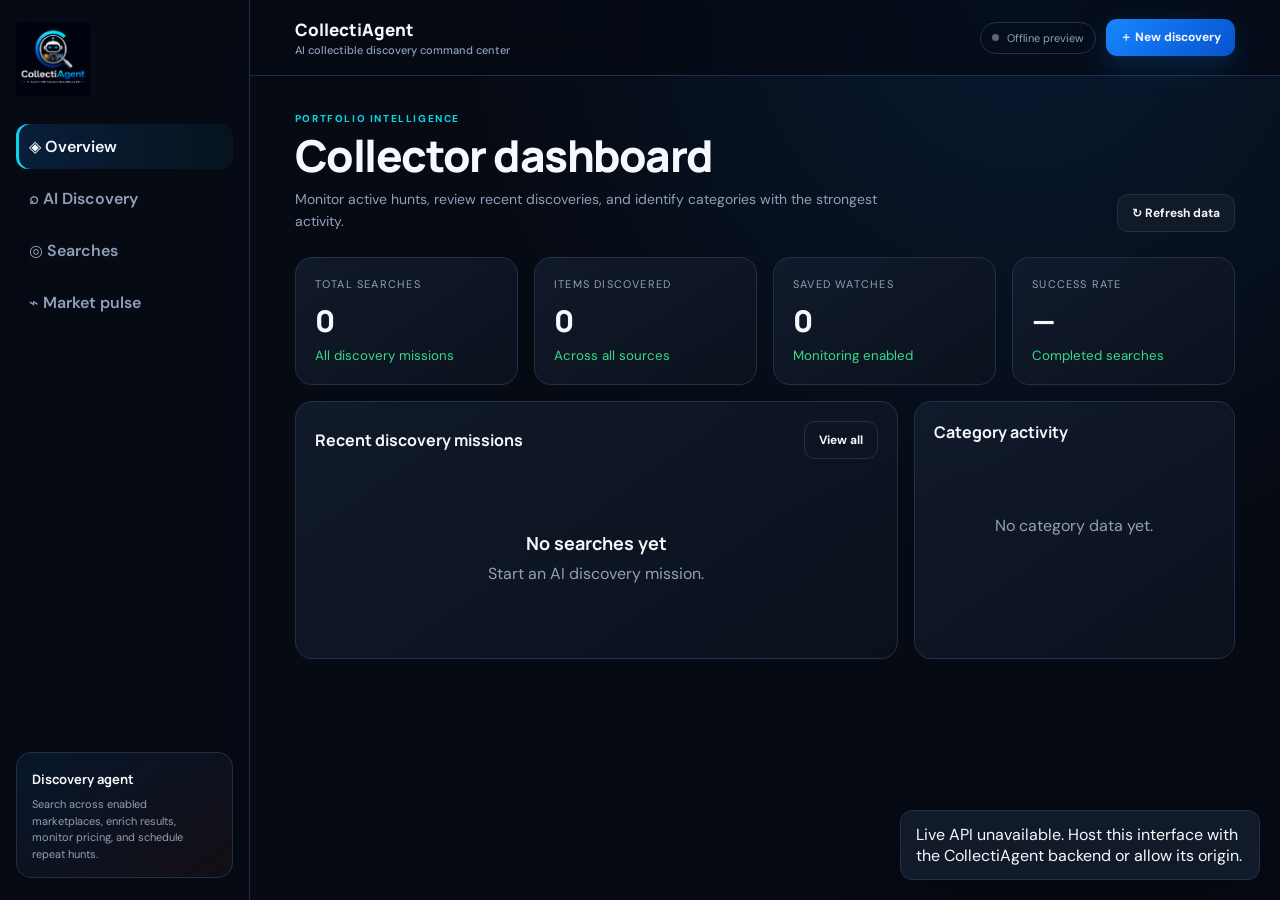
==== collecti-agent/index.html @ 6632c027 "Add files via upload" ====
<!doctype html><html lang="en" data-api-base="https://collecti-agent.replit.app"><head><meta charset="utf-8"><meta name="viewport" content="width=device-width,initial-scale=1"><meta name="theme-color" content="#060a13"><title>CollectiAgent | AI Collectible Discovery</title><meta name="description" content="AI-powered collectible discovery, monitoring and market intelligence."><link rel="stylesheet" href="../assets/shared.css"><style>:root{--orange:#08d5e8}.logo{height:74px}.agent-highlight{color:var(--cyan)}.detail-panel{display:none;margin-top:16px}.detail-panel.active{display:block}</style></head><body>
<div class="app"><aside class="sidebar"><img class="logo" src="../assets/collecti-agent-logo.png" alt="CollectiAgent"><nav class="nav" data-nav><button class="active" data-view="dashboard">◈ Overview</button><button data-view="discover">⌕ AI Discovery</button><button data-view="searches">◎ Searches</button><button data-view="market">⌁ Market pulse</button></nav><div class="side-card"><strong>Discovery agent</strong><p>Search across enabled marketplaces, enrich results, monitor pricing, and schedule repeat hunts.</p></div></aside>
<section class="content"><header class="topbar"><div class="product-title">CollectiAgent <span>AI collectible discovery command center</span></div><div class="top-actions"><div class="connection" id="connection"><i></i><span>Connecting</span></div><button class="btn primary" data-go="discover">＋ New discovery</button></div></header>
<main class="main">
<section class="view active" id="dashboard"><div class="heading"><div><div class="eyebrow">Portfolio intelligence</div><h1>Collector dashboard</h1><p>Monitor active hunts, review recent discoveries, and identify categories with the strongest activity.</p></div><button class="btn" id="refreshDashboard">↻ Refresh data</button></div>
<div class="grid stats"><div class="card stat"><div class="label">Total searches</div><strong id="statSearches">—</strong><small>All discovery missions</small></div><div class="card stat"><div class="label">Items discovered</div><strong id="statItems">—</strong><small>Across all sources</small></div><div class="card stat"><div class="label">Saved watches</div><strong id="statSaved">—</strong><small>Monitoring enabled</small></div><div class="card stat"><div class="label">Success rate</div><strong id="statRate">—</strong><small>Completed searches</small></div></div>
<div class="split"><div class="card"><div class="card-head"><h2>Recent discovery missions</h2><button class="btn ghost" data-go="searches">View all</button></div><div class="search-list" id="recentSearches"><div class="empty">Loading searches…</div></div></div><div class="card"><div class="card-head"><h2>Category activity</h2></div><div class="bar-list" id="categoryBars"><div class="empty">Awaiting data…</div></div></div></div></section>

<section class="view" id="discover"><div class="heading"><div><div class="eyebrow">Agent-assisted sourcing</div><h1>Start a discovery mission</h1><p>Describe the collectible precisely. CollectiAgent will create a reusable search that can be run, enriched, saved, and scheduled.</p></div></div>
<form class="card form-card" id="discoveryForm"><div class="card-head"><h2>1. Choose a category</h2><span class="muted">Required</span></div><div class="category-grid" id="categories">
<label class="category"><input type="radio" name="category" value="trading-cards" checked><span>Trading cards</span></label><label class="category"><input type="radio" name="category" value="coins"><span>Coins</span></label><label class="category"><input type="radio" name="category" value="comics"><span>Comics</span></label><label class="category"><input type="radio" name="category" value="toys"><span>Toys & figures</span></label><label class="category"><input type="radio" name="category" value="memorabilia"><span>Memorabilia</span></label><label class="category"><input type="radio" name="category" value="video-games"><span>Video games</span></label><label class="category"><input type="radio" name="category" value="stamps"><span>Stamps</span></label><label class="category"><input type="radio" name="category" value="autographs"><span>Autographs</span></label><label class="category"><input type="radio" name="category" value="other"><span>Other</span></label></div>
<div class="card-head"><h2>2. Define the target</h2><span class="muted">Use exact identifiers when available</span></div><div class="fields"><div class="field full"><label>Item title *</label><input class="input" name="title" required placeholder="1952 Topps Mickey Mantle #311 PSA 8"></div><div class="field full"><label>Additional details</label><textarea class="input" name="description" placeholder="Centering preferences, defects to avoid, provenance, variant details…"></textarea></div><div class="field"><label>Brand / publisher</label><input class="input" name="brand" placeholder="Topps, Marvel, Nintendo"></div><div class="field"><label>Year / era</label><input class="input" name="yearEra" placeholder="1952, Silver Age"></div><div class="field"><label>Manufacturer / mint</label><input class="input" name="manufacturer" placeholder="US Mint, Hasbro"></div><div class="field"><label>Model / set / issue</label><input class="input" name="modelSet" placeholder="Base Set, Issue #15"></div><div class="field"><label>Condition / grade</label><input class="input" name="condition" placeholder="PSA 8, Near Mint"></div><div class="field"><label>Certification</label><input class="input" name="certification" placeholder="PSA, CGC, JSA"></div><div class="field"><label>Serial / issue number</label><input class="input" name="serialNumber" placeholder="#311, 12345678"></div><div class="field"><label>Region / language</label><input class="input" name="region" placeholder="NTSC-U, Japanese"></div><div class="field"><label>Autograph status</label><input class="input" name="autographStatus" placeholder="Signed, facsimile"></div><div class="field"><label>Color / variant</label><input class="input" name="color" placeholder="Red Refractor"></div></div><div class="form-actions"><button type="reset" class="btn">Clear</button><button class="btn primary" id="createSearch">Create & run discovery</button></div></form>
<div class="card detail-panel" id="createdSearch"><div class="card-head"><h2>Discovery created</h2><span class="badge">Ready</span></div><p id="createdCopy" class="muted"></p><div class="toolbar"><button class="btn primary" id="openOriginal">Open live results</button><button class="btn" id="saveCreated">Save watch</button><button class="btn" id="runAgain">Run now</button></div></div></section>

<section class="view" id="searches"><div class="heading"><div><div class="eyebrow">Research library</div><h1>Searches & watchlist</h1><p>Filter every mission, rerun searches, save important hunts, and export your research list.</p></div><button class="btn" id="exportSearches">⇩ Export CSV</button></div><div class="toolbar"><input class="input" id="searchFilter" placeholder="Filter searches…"><select class="input" id="statusFilter"><option value="">All statuses</option><option>complete</option><option>running</option><option>failed</option></select></div><div class="card"><div class="search-list" id="allSearches"><div class="empty">Loading searches…</div></div></div></section>

<section class="view" id="market"><div class="heading"><div><div class="eyebrow">Cross-search intelligence</div><h1>Market pulse</h1><p>Aggregate category activity and open the platform’s complete market-analysis workspace.</p></div><a class="btn primary" href="https://collecti-agent.replit.app/market" target="_blank" rel="noopener">Open live market analysis ↗</a></div><div class="grid stats" id="marketStats"></div><div class="split"><div class="card"><div class="card-head"><h2>Discovery volume</h2><span class="muted">Relative search activity</span></div><div class="chart" id="activityChart"></div></div><div class="card"><div class="card-head"><h2>Research actions</h2></div><div class="search-list"><div class="search-row" data-go="discover"><div class="icon">⌕</div><div><strong>Create a targeted hunt</strong><span>Use granular attributes and certification</span></div><span>›</span></div><div class="search-row" id="openSaved"><div class="icon">☆</div><div><strong>Review saved watches</strong><span>Prioritize repeat monitoring</span></div><span>›</span></div><a class="search-row" href="https://collecti-agent.replit.app/admin/sites" target="_blank" rel="noopener" style="color:inherit;text-decoration:none"><div class="icon">⚙</div><div><strong>Manage sources</strong><span>Check marketplace connectors</span></div><span>›</span></a></div></div></div></section>
</main></section></div>
<nav class="mobile-nav" data-nav><button class="active" data-view="dashboard">Overview</button><button data-view="discover">Discover</button><button data-view="searches">Searches</button><button data-view="market">Market</button></nav><div class="toast" id="toast"></div><script src="app.js"></script></body></html>
---- assets/shared.css ----
@import url('https://fonts.googleapis.com/css2?family=DM+Sans:wght@400;500;600;700&family=Manrope:wght@500;600;700;800&display=swap');
:root{--bg:#060a13;--panel:#0e1523;--panel2:#121c2d;--line:#21304a;--ink:#f5f8fc;--muted:#8fa0b9;--blue:#1687ff;--cyan:#08d5e8;--orange:#ff6b16;--green:#38d98a;--red:#ff6670;--shadow:0 22px 60px rgba(0,0,0,.32)}
*{box-sizing:border-box}html,body{margin:0;min-height:100%;color:var(--ink);font-family:'DM Sans',system-ui,sans-serif;background:radial-gradient(circle at 80% 0,rgba(22,135,255,.12),transparent 35rem),var(--bg)}button,input,select,textarea{font:inherit}button{color:inherit}.app{min-height:100dvh;display:grid;grid-template-columns:250px 1fr}.sidebar{position:sticky;top:0;height:100dvh;padding:22px 16px;border-right:1px solid var(--line);background:rgba(7,11,20,.9);backdrop-filter:blur(18px);display:flex;flex-direction:column;z-index:20}.logo{height:62px;width:100%;object-fit:contain;object-position:left center;margin-bottom:28px}.nav{display:grid;gap:7px}.nav button{border:0;background:transparent;padding:12px 13px;border-radius:12px;display:flex;gap:11px;align-items:center;text-align:left;color:var(--muted);cursor:pointer;font-weight:600}.nav button:hover,.nav button.active{background:linear-gradient(90deg,rgba(22,135,255,.17),rgba(8,213,232,.05));color:var(--ink)}.nav button.active{box-shadow:inset 3px 0 var(--cyan)}.nav svg{width:18px;height:18px}.side-card{margin-top:auto;padding:15px;border:1px solid var(--line);border-radius:15px;background:linear-gradient(145deg,rgba(22,135,255,.1),rgba(255,107,22,.05))}.side-card strong{font:700 13px Manrope}.side-card p{font-size:11px;line-height:1.5;color:var(--muted);margin:7px 0 0}.content{min-width:0}.topbar{height:76px;padding:0 clamp(20px,3.5vw,52px);display:flex;align-items:center;justify-content:space-between;gap:18px;border-bottom:1px solid var(--line);background:rgba(6,10,19,.66);backdrop-filter:blur(18px);position:sticky;top:0;z-index:10}.product-title{font:800 17px Manrope}.product-title span{display:block;color:var(--muted);font:500 11px 'DM Sans';margin-top:2px}.top-actions{display:flex;align-items:center;gap:10px}.connection{display:flex;align-items:center;gap:8px;padding:8px 11px;border:1px solid var(--line);border-radius:999px;color:var(--muted);font-size:11px}.connection i{width:7px;height:7px;border-radius:50%;background:#5b6676}.connection.online i{background:var(--green);box-shadow:0 0 12px rgba(56,217,138,.65)}.btn{border:1px solid var(--line);background:#111a29;border-radius:11px;padding:10px 14px;cursor:pointer;font-weight:700;font-size:12px;transition:.2s}.btn:hover{transform:translateY(-1px);border-color:#3b5278}.btn.primary{border:0;background:linear-gradient(135deg,var(--blue),#0752ce);box-shadow:0 10px 28px rgba(22,135,255,.2)}.btn.orange{border:0;background:linear-gradient(135deg,var(--orange),#c74200)}.btn.ghost{background:transparent}.btn:disabled{opacity:.48;cursor:not-allowed;transform:none}.main{padding:36px clamp(20px,3.5vw,52px) 70px;max-width:1500px;margin:auto}.view{display:none}.view.active{display:block;animation:fade .25s ease}.eyebrow{text-transform:uppercase;letter-spacing:.16em;color:var(--cyan);font-size:10px;font-weight:800}.heading{display:flex;justify-content:space-between;align-items:end;gap:20px;margin-bottom:25px}.heading h1{font:800 clamp(28px,4vw,44px)/1.08 Manrope;margin:7px 0 0;letter-spacing:-.035em}.heading p{color:var(--muted);max-width:600px;line-height:1.6;margin:8px 0 0;font-size:14px}.grid{display:grid;gap:16px}.stats{grid-template-columns:repeat(4,1fr)}.card{border:1px solid var(--line);background:linear-gradient(145deg,rgba(18,28,45,.88),rgba(11,17,29,.9));border-radius:17px;padding:19px;box-shadow:0 1px 0 rgba(255,255,255,.02)}.stat .label{color:var(--muted);font-size:11px;text-transform:uppercase;letter-spacing:.11em}.stat strong{font:800 30px Manrope;display:block;margin:9px 0 3px}.stat small{color:var(--green)}.split{display:grid;grid-template-columns:minmax(0,1.5fr) minmax(290px,.8fr);gap:16px;margin-top:16px}.card-head{display:flex;align-items:center;justify-content:space-between;gap:12px;margin-bottom:17px}.card-head h2{font:700 16px Manrope;margin:0}.search-list{display:grid;gap:8px}.search-row{display:grid;grid-template-columns:38px minmax(0,1fr) auto;gap:12px;align-items:center;padding:12px;border:1px solid transparent;border-radius:12px;cursor:pointer}.search-row:hover{background:rgba(255,255,255,.025);border-color:var(--line)}.search-row .icon{width:38px;height:38px;border-radius:10px;background:rgba(22,135,255,.12);display:grid;place-items:center}.search-row strong{display:block;font-size:13px;white-space:nowrap;overflow:hidden;text-overflow:ellipsis}.search-row span{font-size:11px;color:var(--muted)}.badge{font-size:9px;text-transform:uppercase;letter-spacing:.08em;padding:5px 7px;border-radius:999px;background:rgba(56,217,138,.1);color:var(--green);white-space:nowrap}.badge.failed{background:rgba(255,102,112,.1);color:var(--red)}.bar-list{display:grid;gap:13px}.bar-label{display:flex;justify-content:space-between;font-size:11px;margin-bottom:6px}.bar-label span{color:var(--muted)}.bar{height:7px;background:#080d16;border-radius:99px;overflow:hidden}.bar i{display:block;height:100%;border-radius:inherit;background:linear-gradient(90deg,var(--blue),var(--cyan))}.form-card{max-width:1050px}.category-grid{display:grid;grid-template-columns:repeat(5,1fr);gap:9px;margin:15px 0 24px}.category{position:relative}.category input{position:absolute;opacity:0}.category span{display:block;text-align:center;padding:12px 8px;border:1px solid var(--line);border-radius:11px;color:var(--muted);font-size:11px;cursor:pointer}.category input:checked+span{background:rgba(22,135,255,.15);border-color:var(--blue);color:var(--ink);box-shadow:0 0 0 2px rgba(22,135,255,.08)}.fields{display:grid;grid-template-columns:1fr 1fr;gap:14px}.field{display:grid;gap:7px}.field.full{grid-column:1/-1}.field label{font-size:11px;color:#c6d0df;font-weight:700}.input{width:100%;border:1px solid var(--line);border-radius:11px;background:#0a101b;color:var(--ink);padding:12px 13px;outline:none}.input:focus{border-color:var(--blue);box-shadow:0 0 0 3px rgba(22,135,255,.1)}textarea.input{min-height:88px;resize:vertical}.form-actions{display:flex;justify-content:flex-end;gap:10px;margin-top:20px}.toolbar{display:flex;gap:10px;flex-wrap:wrap;margin-bottom:16px}.toolbar .input{max-width:340px}.result-grid{grid-template-columns:repeat(3,1fr)}.item-card{overflow:hidden;padding:0}.item-media{height:150px;background:linear-gradient(135deg,#102342,#0b1425);display:grid;place-items:center;color:#406184;font:800 42px Manrope}.item-body{padding:15px}.item-body h3{font-size:13px;margin:0 0 8px}.price{font:800 20px Manrope}.muted{color:var(--muted)}.empty{text-align:center;padding:55px 20px;color:var(--muted)}.empty strong{display:block;color:var(--ink);font:700 18px Manrope;margin-bottom:8px}.toast{position:fixed;right:20px;bottom:20px;max-width:360px;padding:13px 15px;border:1px solid var(--line);border-radius:12px;background:#111a29;box-shadow:var(--shadow);opacity:0;transform:translateY(16px);pointer-events:none;transition:.2s;z-index:50}.toast.show{opacity:1;transform:none}.loading{position:relative;overflow:hidden}.loading::after{content:"";position:absolute;inset:0;background:linear-gradient(90deg,transparent,rgba(255,255,255,.04),transparent);animation:shimmer 1.2s infinite}.analysis-hero{padding:24px;background:linear-gradient(135deg,rgba(22,135,255,.16),rgba(8,213,232,.04));border:1px solid #27476c;border-radius:18px;margin-bottom:16px}.analysis-hero h2{font:800 25px Manrope;margin:7px 0}.metric-row{display:grid;grid-template-columns:repeat(4,1fr);gap:11px}.metric{padding:14px;border:1px solid var(--line);border-radius:12px;background:rgba(6,10,19,.35)}.metric span{font-size:10px;color:var(--muted);text-transform:uppercase}.metric strong{display:block;font:800 19px Manrope;margin-top:6px}.chart{height:230px;display:flex;align-items:end;gap:8px;padding:25px 5px 0}.chart i{flex:1;min-width:7px;border-radius:5px 5px 0 0;background:linear-gradient(180deg,var(--cyan),var(--blue));opacity:.85;position:relative}.chart i:hover{opacity:1}.tabs{display:flex;gap:5px;border-bottom:1px solid var(--line);margin-bottom:18px}.tabs button{border:0;background:transparent;color:var(--muted);padding:10px 13px;cursor:pointer;border-bottom:2px solid transparent}.tabs button.active{color:var(--ink);border-color:var(--cyan)}table{width:100%;border-collapse:collapse;font-size:12px}th{text-align:left;color:var(--muted);font-weight:600;padding:10px;border-bottom:1px solid var(--line)}td{padding:12px 10px;border-bottom:1px solid rgba(33,48,74,.65)}.mobile-nav{display:none}
@keyframes fade{from{opacity:0;transform:translateY(4px)}}@keyframes shimmer{to{transform:translateX(100%)}}
@media(max-width:1050px){.stats,.metric-row{grid-template-columns:repeat(2,1fr)}.result-grid{grid-template-columns:repeat(2,1fr)}.category-grid{grid-template-columns:repeat(3,1fr)}}
@media(max-width:760px){.app{grid-template-columns:1fr}.sidebar{display:none}.topbar{height:68px;padding:0 16px}.main{padding:25px 16px 95px}.connection span{display:none}.split{grid-template-columns:1fr}.heading{align-items:start;flex-direction:column}.fields{grid-template-columns:1fr}.field.full{grid-column:auto}.mobile-nav{display:grid;grid-template-columns:repeat(4,1fr);position:fixed;bottom:0;left:0;right:0;background:rgba(8,12,20,.95);backdrop-filter:blur(18px);border-top:1px solid var(--line);z-index:40;padding-bottom:env(safe-area-inset-bottom)}.mobile-nav button{border:0;background:transparent;color:var(--muted);padding:11px 4px;font-size:9px}.mobile-nav button.active{color:var(--cyan)}.result-grid{grid-template-columns:1fr}.category-grid{grid-template-columns:repeat(2,1fr)}}
@media(max-width:480px){.stats,.metric-row{grid-template-columns:1fr 1fr}.stat strong{font-size:24px}.top-actions .btn{display:none}}
.market-logo{height:76px!important;object-fit:cover!important;object-position:center!important}
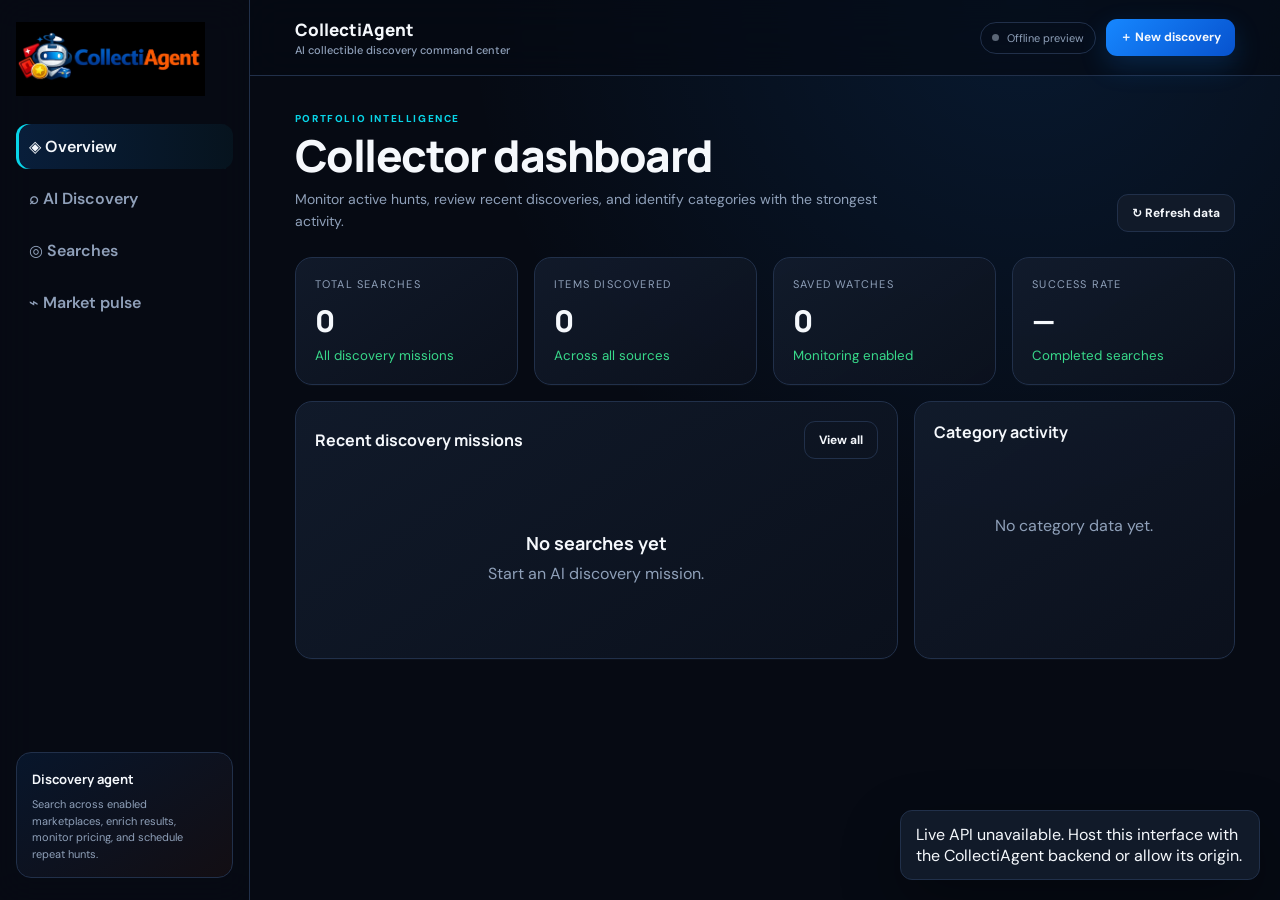
==== commit 4591e28a: "Add files via upload" ====
--- a/collecti-agent/index.html
+++ b/collecti-agent/index.html
@@ -1,5 +1,5 @@
 <!doctype html><html lang="en" data-api-base="https://collecti-agent.replit.app"><head><meta charset="utf-8"><meta name="viewport" content="width=device-width,initial-scale=1"><meta name="theme-color" content="#060a13"><title>CollectiAgent | AI Collectible Discovery</title><meta name="description" content="AI-powered collectible discovery, monitoring and market intelligence."><link rel="stylesheet" href="../assets/shared.css"><style>:root{--orange:#08d5e8}.logo{height:74px}.agent-highlight{color:var(--cyan)}.detail-panel{display:none;margin-top:16px}.detail-panel.active{display:block}</style></head><body>
-<div class="app"><aside class="sidebar"><img class="logo" src="../assets/collecti-agent-logo.png" alt="CollectiAgent"><nav class="nav" data-nav><button class="active" data-view="dashboard">◈ Overview</button><button data-view="discover">⌕ AI Discovery</button><button data-view="searches">◎ Searches</button><button data-view="market">⌁ Market pulse</button></nav><div class="side-card"><strong>Discovery agent</strong><p>Search across enabled marketplaces, enrich results, monitor pricing, and schedule repeat hunts.</p></div></aside>
+<div class="app"><aside class="sidebar"><img class="logo" src="../assets/collecti-agent-banner-logo.png" alt="CollectiAgent"><nav class="nav" data-nav><button class="active" data-view="dashboard">◈ Overview</button><button data-view="discover">⌕ AI Discovery</button><button data-view="searches">◎ Searches</button><button data-view="market">⌁ Market pulse</button></nav><div class="side-card"><strong>Discovery agent</strong><p>Search across enabled marketplaces, enrich results, monitor pricing, and schedule repeat hunts.</p></div></aside>
 <section class="content"><header class="topbar"><div class="product-title">CollectiAgent <span>AI collectible discovery command center</span></div><div class="top-actions"><div class="connection" id="connection"><i></i><span>Connecting</span></div><button class="btn primary" data-go="discover">＋ New discovery</button></div></header>
 <main class="main">
 <section class="view active" id="dashboard"><div class="heading"><div><div class="eyebrow">Portfolio intelligence</div><h1>Collector dashboard</h1><p>Monitor active hunts, review recent discoveries, and identify categories with the strongest activity.</p></div><button class="btn" id="refreshDashboard">↻ Refresh data</button></div>
